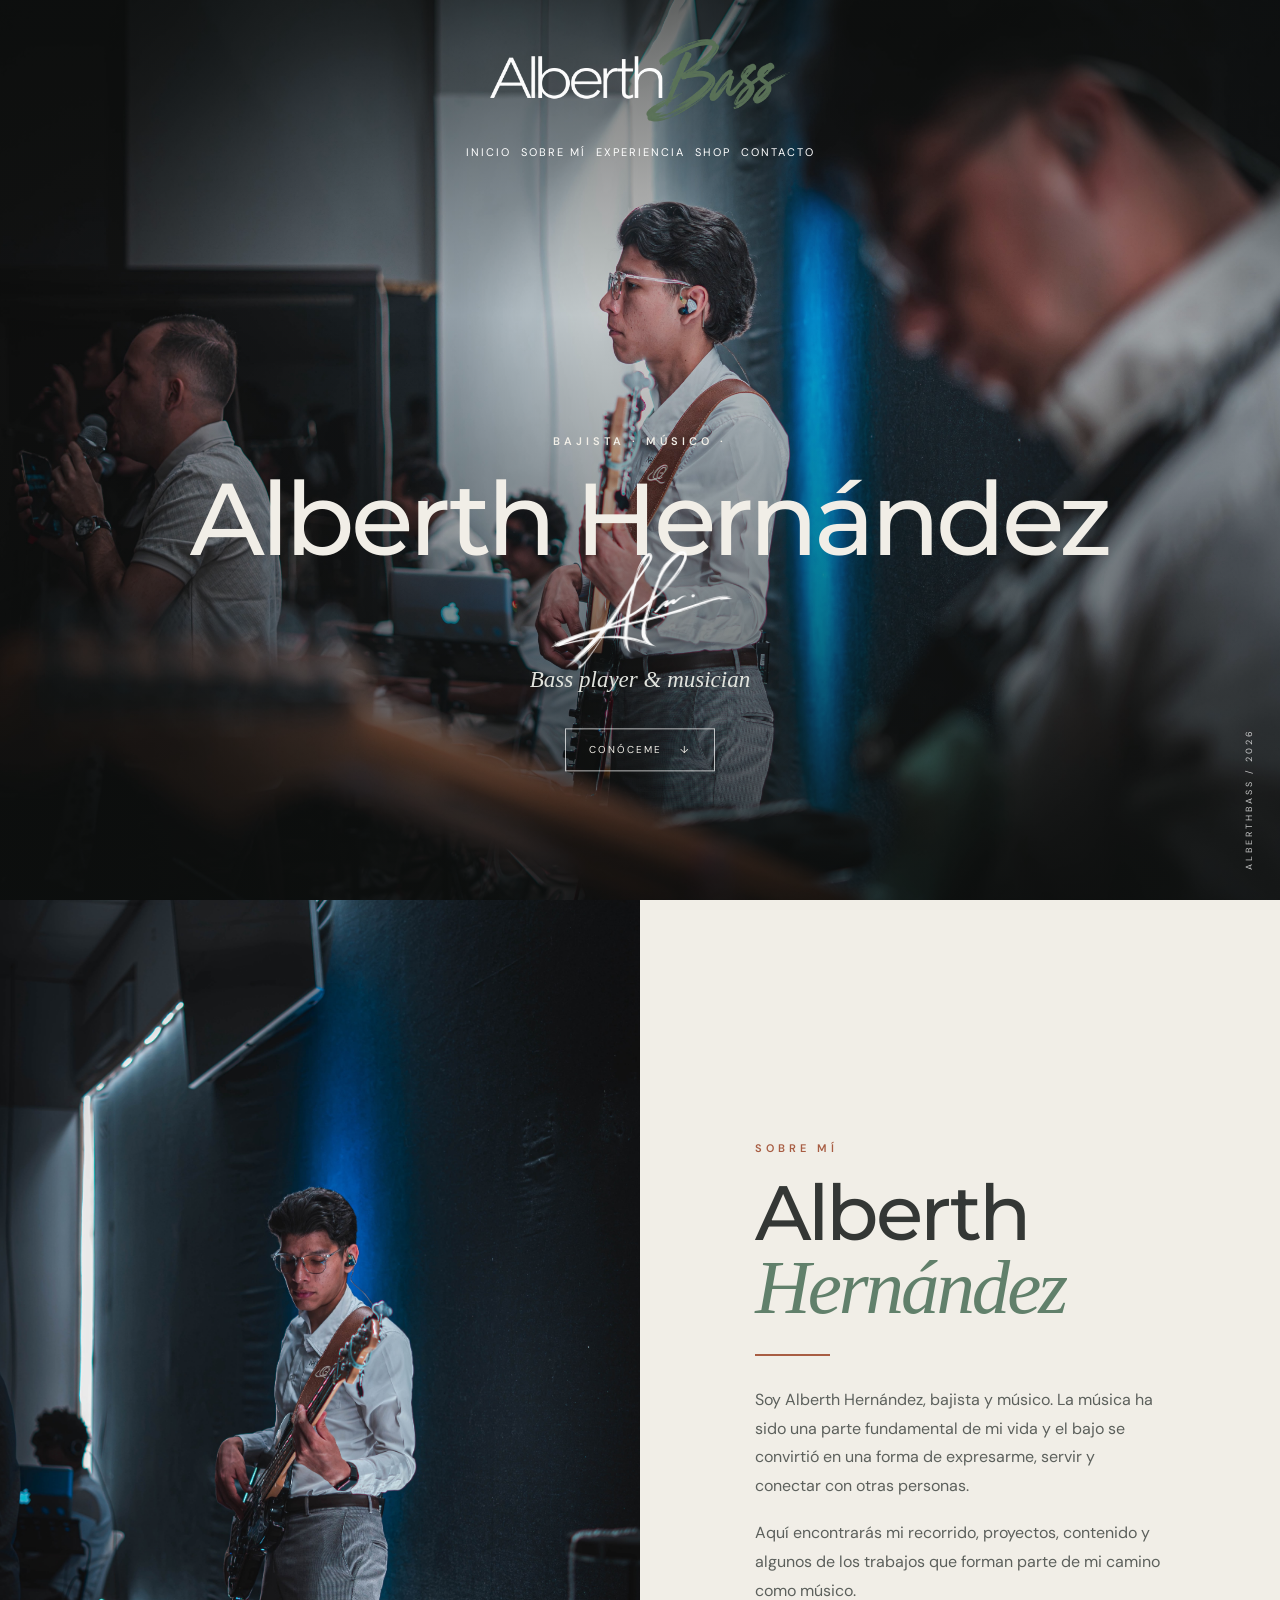
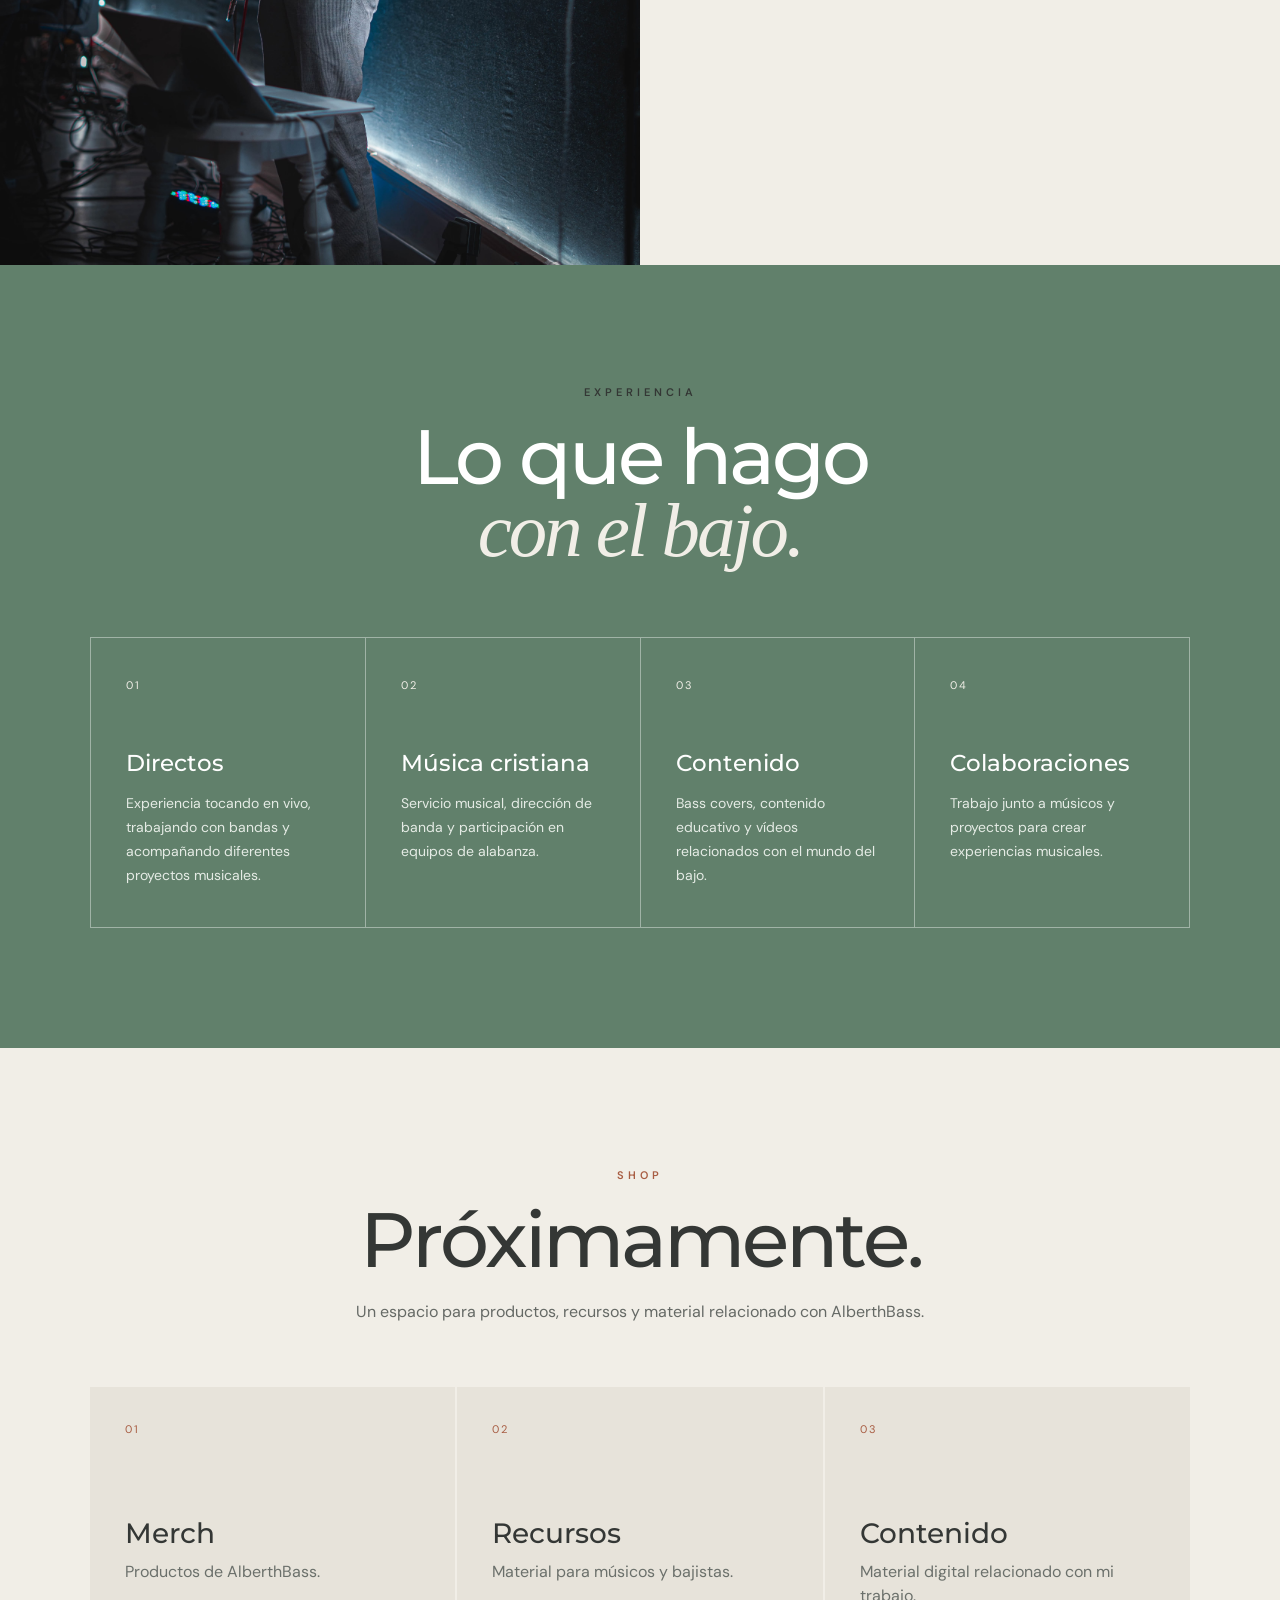
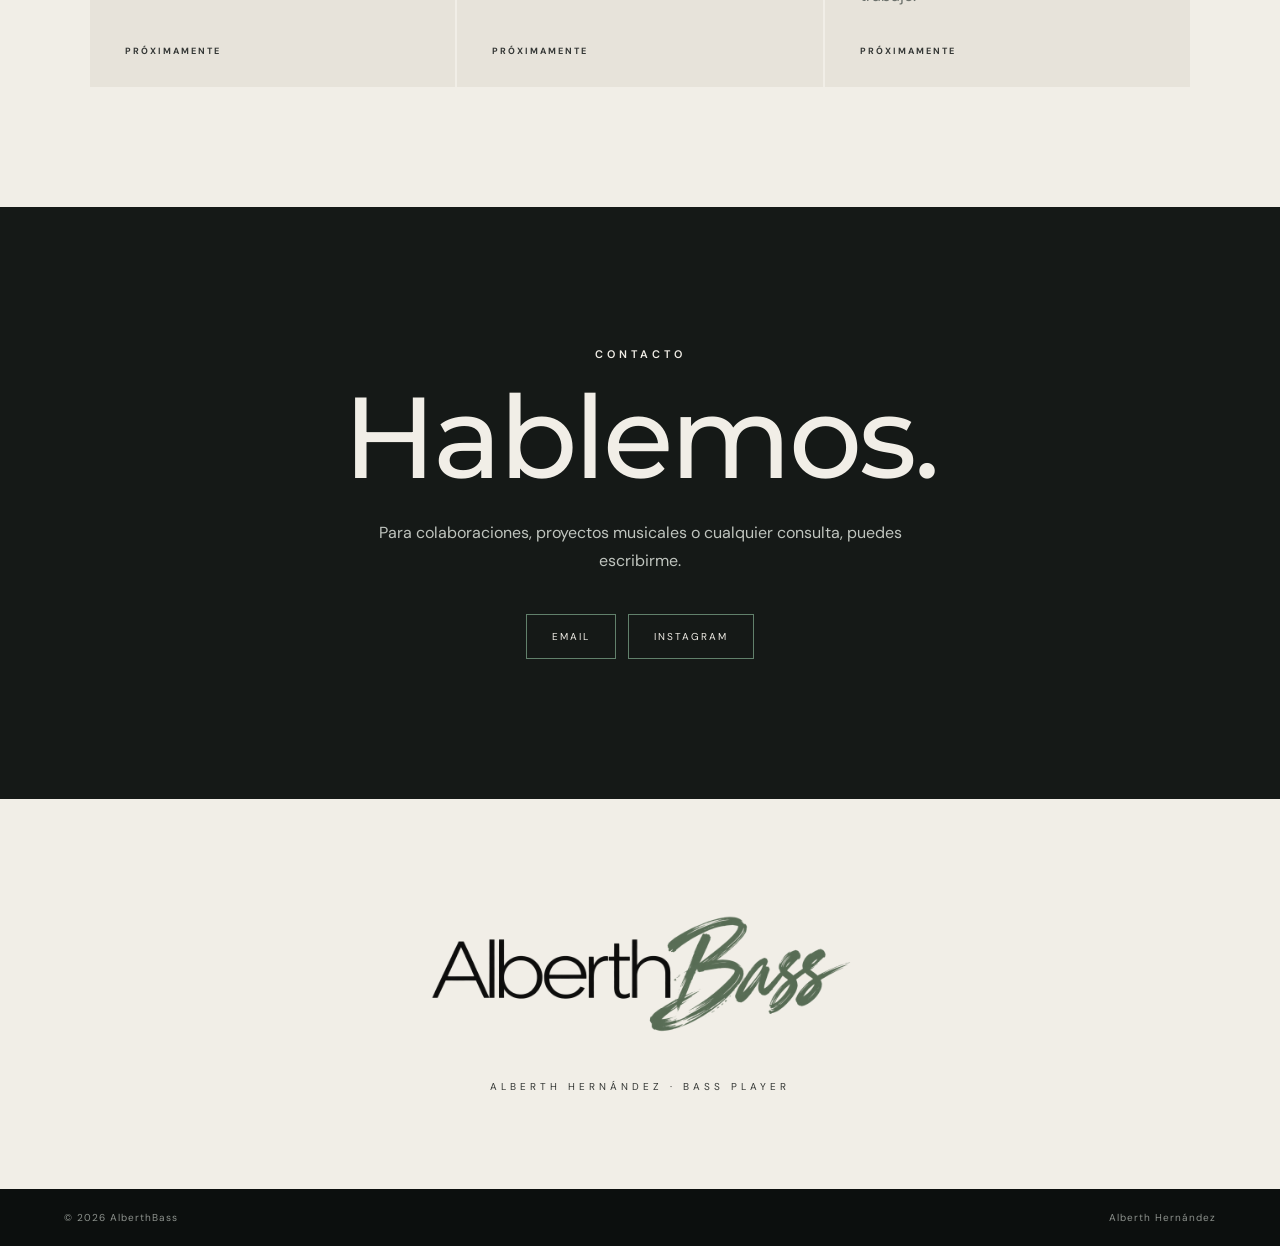
==== index.html @ 5d123cdd "Add files via upload" ====
<!DOCTYPE html>
<html lang="es">
<head>
  <meta charset="UTF-8">
  <meta name="viewport" content="width=device-width, initial-scale=1.0">
  <title>Alberth Hernández | AlberthBass</title>
  <meta name="description" content="Alberth Hernández — bajista, músico y creador.">
  <link rel="stylesheet" href="estilos.css">
</head>
<body>

  <!-- CABECERA: logo centrado -->
  <header class="site-header">
    <a href="#inicio" class="brand">
      <img src="imagenes/logo2.png" alt="AlberthBass">
    </a>

    <nav class="main-nav" aria-label="Navegación principal">
      <a href="#inicio">Inicio</a>
      <a href="#sobre-mi">Sobre mí</a>
      <a href="#experiencia">Experiencia</a>
      <a href="#shop">Shop</a>
      <a href="#contacto">Contacto</a>
    </nav>
  </header>

  <main>

    <!-- INICIO -->
    <section id="inicio" class="hero">
      <img src="imagenes/bajo1.jpg" alt="Alberth Hernández tocando el bajo" class="hero-photo">
      <div class="hero-shade"></div>

      <div class="hero-center">
        <p class="kicker">BAJISTA · MÚSICO ·</p>
        <h1>Alberth Hernández</h1>
        <div class="hero-signature-wrap">
          <img src="imagenes/logo3.PNG" alt="" class="hero-signature-logo">
        </div>
        <p class="hero-subtitle">Bass player &amp; musician</p>
        <a href="#sobre-mi" class="outline-button">CONÓCEME <span>↓</span></a>
      </div>

      <div class="hero-side">ALBERTHBASS / 2026</div>
    </section>

    <!-- SOBRE MÍ -->
    <section id="sobre-mi" class="editorial-section about">
      <div class="section-image">
        <img src="imagenes/bajo.jpg" alt="Alberth Hernández con su bajo">
      </div>

      <div class="section-copy">
        <p class="kicker dark-kicker">SOBRE MÍ</p>
        <h2>Alberth<br><em>Hernández</em></h2>
        <div class="rule"></div>

        <p>
          Soy Alberth Hernández, bajista y músico. La música ha sido una
          parte fundamental de mi vida y el bajo se convirtió en una forma
          de expresarme, servir y conectar con otras personas.
        </p>

        <p>
          Aquí encontrarás mi recorrido, proyectos, contenido y algunos
          de los trabajos que forman parte de mi camino como músico.
        </p>
      </div>
    </section>

    <!-- EXPERIENCIA -->
    <section id="experiencia" class="experience">
      <div class="experience-heading">
        <p class="kicker dark-kicker">EXPERIENCIA</p>
        <h2>Lo que hago<br><em>con el bajo.</em></h2>
      </div>

      <div class="experience-grid">
        <article>
          <span>01</span>
          <h3>Directos</h3>
          <p>Experiencia tocando en vivo, trabajando con bandas y acompañando diferentes proyectos musicales.</p>
        </article>

        <article>
          <span>02</span>
          <h3>Música cristiana</h3>
          <p>Servicio musical, dirección de banda y participación en equipos de alabanza.</p>
        </article>

        <article>
          <span>03</span>
          <h3>Contenido</h3>
          <p>Bass covers, contenido educativo y vídeos relacionados con el mundo del bajo.</p>
        </article>

        <article>
          <span>04</span>
          <h3>Colaboraciones</h3>
          <p>Trabajo junto a músicos y proyectos para crear experiencias musicales.</p>
        </article>
      </div>
    </section>

    <!-- SHOP -->
    <section id="shop" class="shop">
      <div class="shop-heading">
        <p class="kicker">SHOP</p>
        <h2>Próximamente.</h2>
        <p>
          Un espacio para productos, recursos y material relacionado con AlberthBass.
        </p>
      </div>

      <div class="shop-grid">
        <article class="shop-card">
          <div class="shop-number">01</div>
          <h3>Merch</h3>
          <p>Productos de AlberthBass.</p>
          <span>PRÓXIMAMENTE</span>
        </article>

        <article class="shop-card">
          <div class="shop-number">02</div>
          <h3>Recursos</h3>
          <p>Material para músicos y bajistas.</p>
          <span>PRÓXIMAMENTE</span>
        </article>

        <article class="shop-card">
          <div class="shop-number">03</div>
          <h3>Contenido</h3>
          <p>Material digital relacionado con mi trabajo.</p>
          <span>PRÓXIMAMENTE</span>
        </article>
      </div>
    </section>

    <!-- CONTACTO -->
    <section id="contacto" class="contact">
      <div class="contact-inner">
        <p class="kicker">CONTACTO</p>
        <h2>Hablemos.</h2>
        <p>
          Para colaboraciones, proyectos musicales o cualquier consulta,
          puedes escribirme.
        </p>

        <div class="contact-links">
          <a href="mailto:tuemail@ejemplo.com">EMAIL</a>
          <a href="https://www.instagram.com/alberthbass/" target="_blank" rel="noopener">INSTAGRAM</a>
        </div>
      </div>
    </section>

    <!-- LOGO FINAL -->
    <section class="closing">
      <img src="imagenes/logo.png"AlberthBass" class="closing-logo">
      <p>ALBERTH HERNÁNDEZ · BASS PLAYER</p>
    </section>

  </main>

  <footer>
    <span>© 2026 AlberthBass</span>
    <span>Alberth Hernández</span>
  </footer>

</body>
</html>
---- estilos.css ----
@import url('https://fonts.googleapis.com/css2?family=DM+Sans:wght@400;500;600;700&family=Montserrat:wght@400;500;600;700&display=swap');

:root{
  --sage:#61806B;
  --gray:#343735;
  --terracotta:#A85D43;
  --black:#0C0F0E;
  --dark:#151917;
  --cream:#F1EEE7;
  --white:#fff;
}

*{box-sizing:border-box;margin:0;padding:0}

html{scroll-behavior:smooth}

body{
  background:var(--black);
  color:var(--cream);
  font-family:"DM Sans",Arial,sans-serif;
}

a{text-decoration:none;color:inherit}

.site-header{
  position:absolute;
  z-index:20;
  top:0;
  left:0;
  width:100%;
  padding:22px 5vw 14px;
  display:flex;
  flex-direction:column;
  align-items:center;
  gap:7px;
}

.brand{
  display:block;
  width:min(310px,48vw);
}

.brand img{
  display:block;
  width:100%;
  height:auto;
}

.main-nav{
  display:flex;
  justify-content:center;
  gap:10px;
  flex-wrap:wrap;
}

.main-nav a{
  color:var(--white);
  text-transform:uppercase;
  font-size:11px;
  letter-spacing:2px;
  transition:.25s ease;
}

.main-nav a:hover{color:var(--sage)}

/* HERO */

.hero{
  position:relative;
  min-height:100vh;
  display:flex;
  align-items:center;
  justify-content:center;
  overflow:hidden;
  text-align:center;
}

.hero-photo{
  position:absolute;
  inset:0;
  width:100%;
  height:100%;
  object-fit:cover;
  object-position:center;
}

.hero-shade{
  position:absolute;
  inset:0;
  background:
    linear-gradient(180deg,
      rgba(12,15,14,.60) 0%,
      rgba(12,15,14,.18) 35%,
      rgba(12,15,14,.72) 100%);
}

.hero-center{
  position:absolute;
  left:50%;
  top:67%;
  transform:translate(-50%, -50%);
  z-index:2;
  width:min(900px,90vw);
  margin:0;
}

.kicker{
  font-size:11px;
  font-weight:600;
  letter-spacing:4px;
  text-transform:uppercase;
  margin-bottom:22px;
}

.hero h1{
  font-family:"Montserrat",sans-serif;
  font-weight:500;
  font-size:clamp(48px,8vw,105px);
  letter-spacing:-4px;
  line-height:.95;
  white-space:nowrap;
}

.hero-signature-wrap{
  position:relative;
  width:min(340px,52vw);
  height:72px;
  margin:10px auto 0;
  display:flex;
  align-items:center;
  justify-content:center;
  overflow:visible;
  z-index:3;
}

.hero-signature-logo{
  width:100%;
  height:auto;
  max-height:125px;
  object-fit:contain;
  object-position:center;
  display:block;
  transform:translateY(-4px);
}

.hero-subtitle{
  margin-top:18px;
  font-family:Georgia,serif;
  font-style:italic;
  font-size:23px;
  color:#e1e3dd;
}

.outline-button{
  display:inline-flex;
  gap:18px;
  align-items:center;
  margin-top:35px;
  border:1px solid rgba(255,255,255,.7);
  padding:14px 23px;
  font-size:10px;
  letter-spacing:2px;
  transition:.3s ease;
}

.outline-button:hover{
  background:var(--sage);
  border-color:var(--sage);
}

.hero-side{
  position:absolute;
  right:25px;
  bottom:30px;
  z-index:3;
  writing-mode:vertical-rl;
  transform:rotate(180deg);
  font-size:9px;
  letter-spacing:3px;
  color:rgba(255,255,255,.75);
}

/* EDITORIAL ABOUT */

.editorial-section{
  display:grid;
  grid-template-columns:1fr 1fr;
  min-height:780px;
}

.section-image{
  min-height:780px;
  overflow:hidden;
}

.section-image img{
  width:100%;
  height:100%;
  object-fit:cover;
  transition:transform .7s ease;
}

.section-image:hover img{transform:scale(1.025)}

.section-copy{
  background:var(--cream);
  color:var(--gray);
  padding:9vw;
  display:flex;
  flex-direction:column;
  justify-content:center;
}

.dark-kicker{color:var(--terracotta)}

.section-copy h2,
.experience-heading h2,
.shop-heading h2,
.contact h2{
  font-family:"Montserrat",sans-serif;
  font-size:clamp(45px,6vw,82px);
  font-weight:500;
  line-height:.94;
  letter-spacing:-3px;
}

.section-copy h2 em,
.experience-heading h2 em{
  color:var(--sage);
  font-family:Georgia,serif;
  font-weight:400;
}

.rule{
  width:75px;
  height:2px;
  background:var(--terracotta);
  margin:30px 0;
}

.section-copy p:not(.kicker){
  max-width:560px;
  font-size:16px;
  line-height:1.8;
  color:#5c605c;
  margin-bottom:18px;
}

/* EXPERIENCE */

.experience{
  background:var(--sage);
  color:var(--white);
  padding:120px 7vw;
}

.experience-heading{
  text-align:center;
  max-width:850px;
  margin:0 auto 70px;
}

.experience-heading .dark-kicker{color:var(--gray)}

.experience-heading h2 em{color:var(--cream)}

.experience-grid{
  max-width:1200px;
  margin:auto;
  display:grid;
  grid-template-columns:repeat(4,1fr);
  border-top:1px solid rgba(255,255,255,.4);
  border-left:1px solid rgba(255,255,255,.4);
}

.experience-grid article{
  min-height:290px;
  padding:35px;
  border-right:1px solid rgba(255,255,255,.4);
  border-bottom:1px solid rgba(255,255,255,.4);
  transition:.3s ease;
}

.experience-grid article:hover{
  background:var(--gray);
}

.experience-grid span{
  font-size:11px;
  letter-spacing:2px;
  color:var(--cream);
}

.experience-grid h3{
  margin:55px 0 15px;
  font-family:"Montserrat",sans-serif;
  font-size:23px;
  font-weight:500;
}

.experience-grid p{
  color:#e5ebe5;
  font-size:14px;
  line-height:1.7;
}

/* SHOP */

.shop{
  background:var(--cream);
  color:var(--gray);
  padding:120px 7vw;
}

.shop-heading{
  text-align:center;
  max-width:760px;
  margin:0 auto 65px;
}

.shop-heading .kicker{color:var(--terracotta)}

.shop-heading > p:last-child{
  color:#656965;
  margin-top:25px;
  font-size:16px;
}

.shop-grid{
  max-width:1100px;
  margin:auto;
  display:grid;
  grid-template-columns:repeat(3,1fr);
  gap:2px;
}

.shop-card{
  background:#e7e3da;
  min-height:300px;
  padding:35px;
  position:relative;
  transition:.3s ease;
}

.shop-card:hover{
  background:var(--gray);
  color:var(--white);
  transform:translateY(-5px);
}

.shop-number{
  color:var(--terracotta);
  font-size:11px;
  letter-spacing:2px;
}

.shop-card h3{
  font-family:"Montserrat",sans-serif;
  font-size:28px;
  font-weight:500;
  margin-top:80px;
}

.shop-card p{
  color:#6b706b;
  margin-top:10px;
  line-height:1.5;
}

.shop-card:hover p{color:#d7dad6}

.shop-card > span{
  position:absolute;
  bottom:30px;
  left:35px;
  font-size:9px;
  letter-spacing:2px;
  font-weight:700;
}

/* CONTACT */

.contact{
  background:var(--dark);
  text-align:center;
  padding:140px 7vw;
}

.contact h2{
  font-size:clamp(55px,9vw,115px);
  color:var(--cream);
}

.contact-inner > p:not(.kicker){
  max-width:580px;
  margin:28px auto 0;
  color:#bfc4be;
  line-height:1.7;
  font-size:16px;
}

.contact-links{
  display:flex;
  justify-content:center;
  gap:12px;
  margin-top:40px;
}

.contact-links a{
  border:1px solid var(--sage);
  padding:15px 25px;
  font-size:10px;
  letter-spacing:2px;
  transition:.3s ease;
}

.contact-links a:hover{
  background:var(--sage);
}

/* LOGO FINAL */

.closing{
  min-height:390px;
  background:var(--cream);
  color:var(--gray);
  display:flex;
  flex-direction:column;
  align-items:center;
  justify-content:center;
  padding:70px 20px;
}

.closing-logo{
  width:min(430px,75vw);
  height:auto;
}

.closing p{
  margin-top:25px;
  color:var(--gray);
  font-size:10px;
  letter-spacing:4px;
}

/* FOOTER */

footer{
  background:var(--black);
  display:flex;
  justify-content:space-between;
  padding:22px 5vw;
  color:#8d928d;
  font-size:10px;
  letter-spacing:1px;
}

/* RESPONSIVE */

@media(max-width:900px){
  .brand{width:min(260px,58vw)}
  .main-nav{gap:17px}

  .editorial-section{
    grid-template-columns:1fr;
  }

  .section-image,
  .editorial-section{min-height:unset}

  .section-image{height:560px}

  .section-copy{padding:80px 8vw}

  .experience-grid{
    grid-template-columns:1fr 1fr;
  }

  .shop-grid{
    grid-template-columns:1fr;
    max-width:600px;
  }
}

@media(max-width:600px){
  .hero-signature-wrap{
    width:min(280px,70vw);
    height:60px;
    margin:-5px auto 0;
  }

  .hero-signature-logo{
    max-height:100px;
  }

  .site-header{padding-top:18px}

  .brand{width:230px}

  .main-nav{
    gap:13px;
  }

  .main-nav a{
    font-size:9px;
    letter-spacing:1.3px;
  }

  .hero-center{
    top:69%;
    width:92vw;
  }

  .hero h1{
    font-size:47px;
    letter-spacing:-2px;
    white-space:normal;
  }

  .hero-subtitle{font-size:18px}

  .hero-side{display:none}

  .section-image{height:460px}

  .experience{
    padding:90px 6vw;
  }

  .experience-grid{
    grid-template-columns:1fr;
  }

  .experience-grid article{min-height:230px}

  .experience-grid h3{margin-top:35px}

  .shop{padding:90px 6vw}

  .contact{padding:100px 6vw}

  .contact-links{
    flex-direction:column;
    max-width:260px;
    margin-left:auto;
    margin-right:auto;
  }

  .closing{min-height:300px}

  .closing-logo{width:290px}

  footer{
    flex-direction:column;
    gap:10px;
    text-align:center;
  }
}
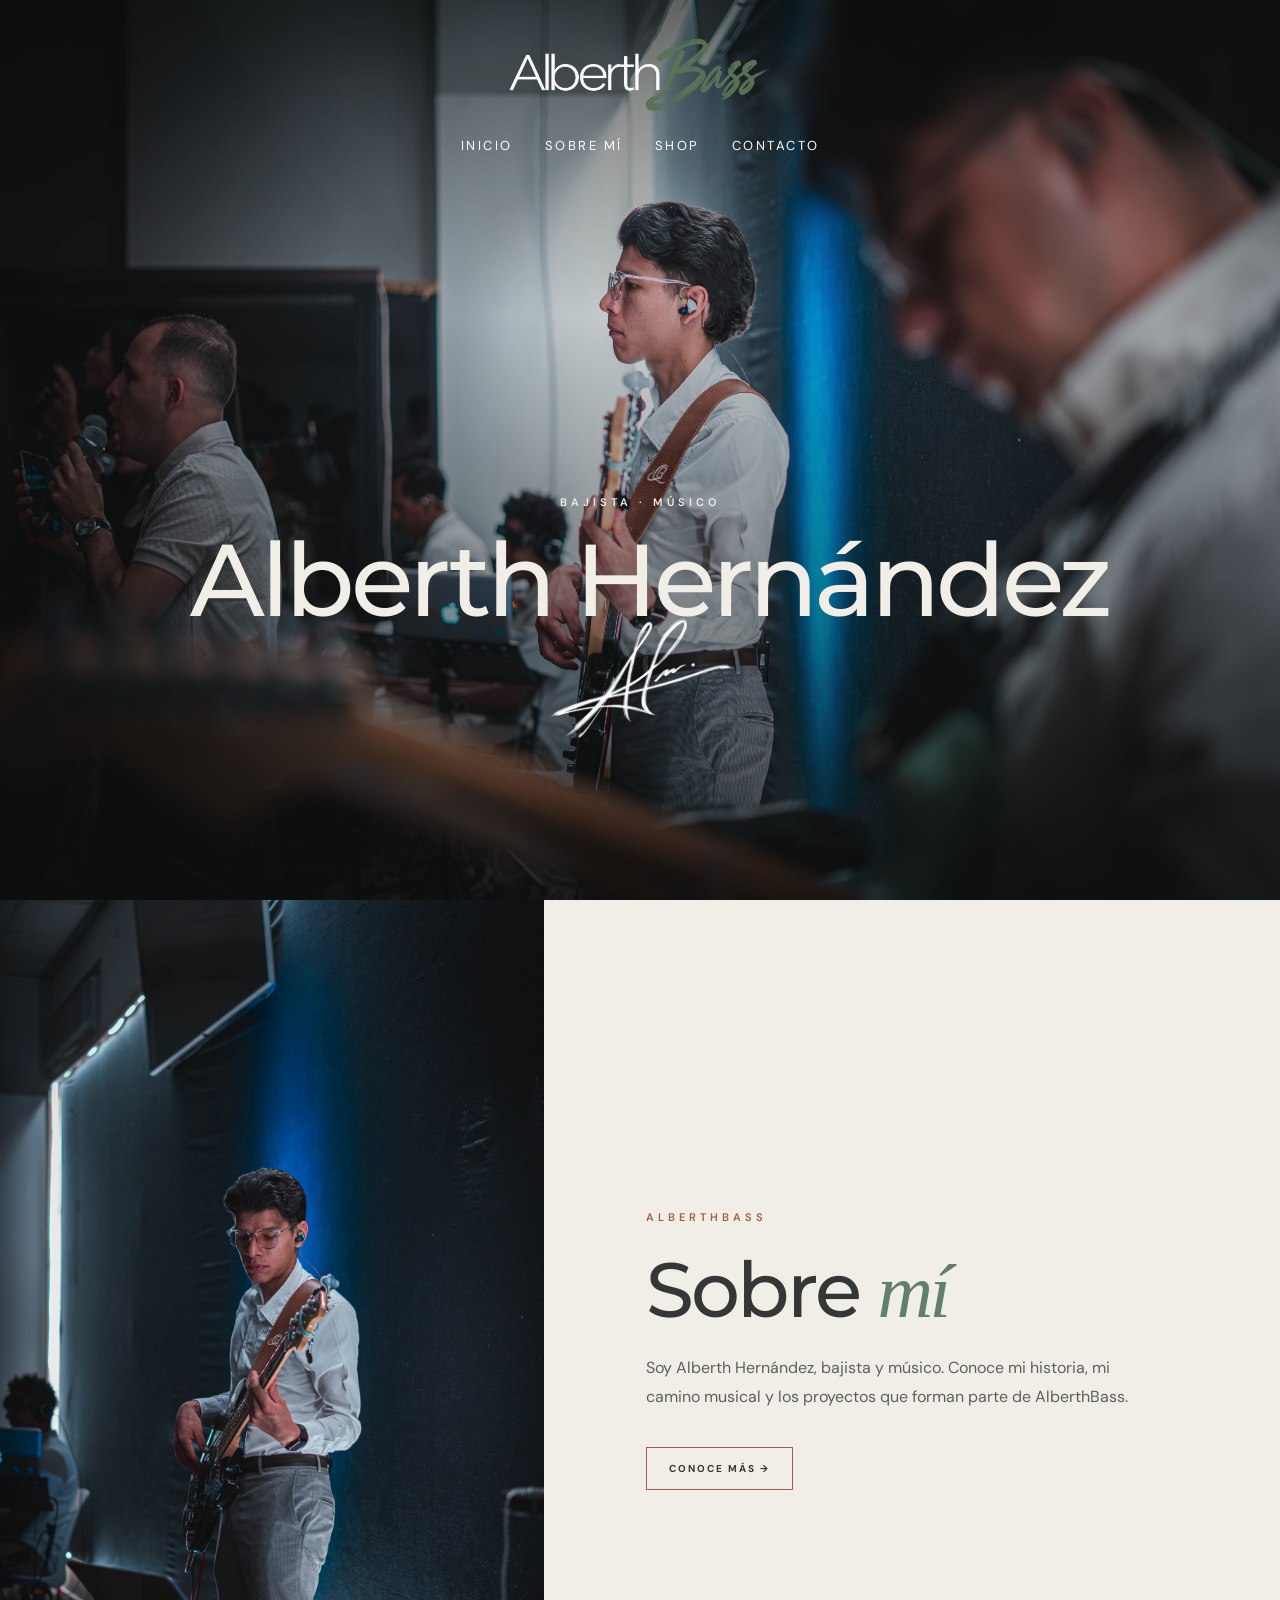
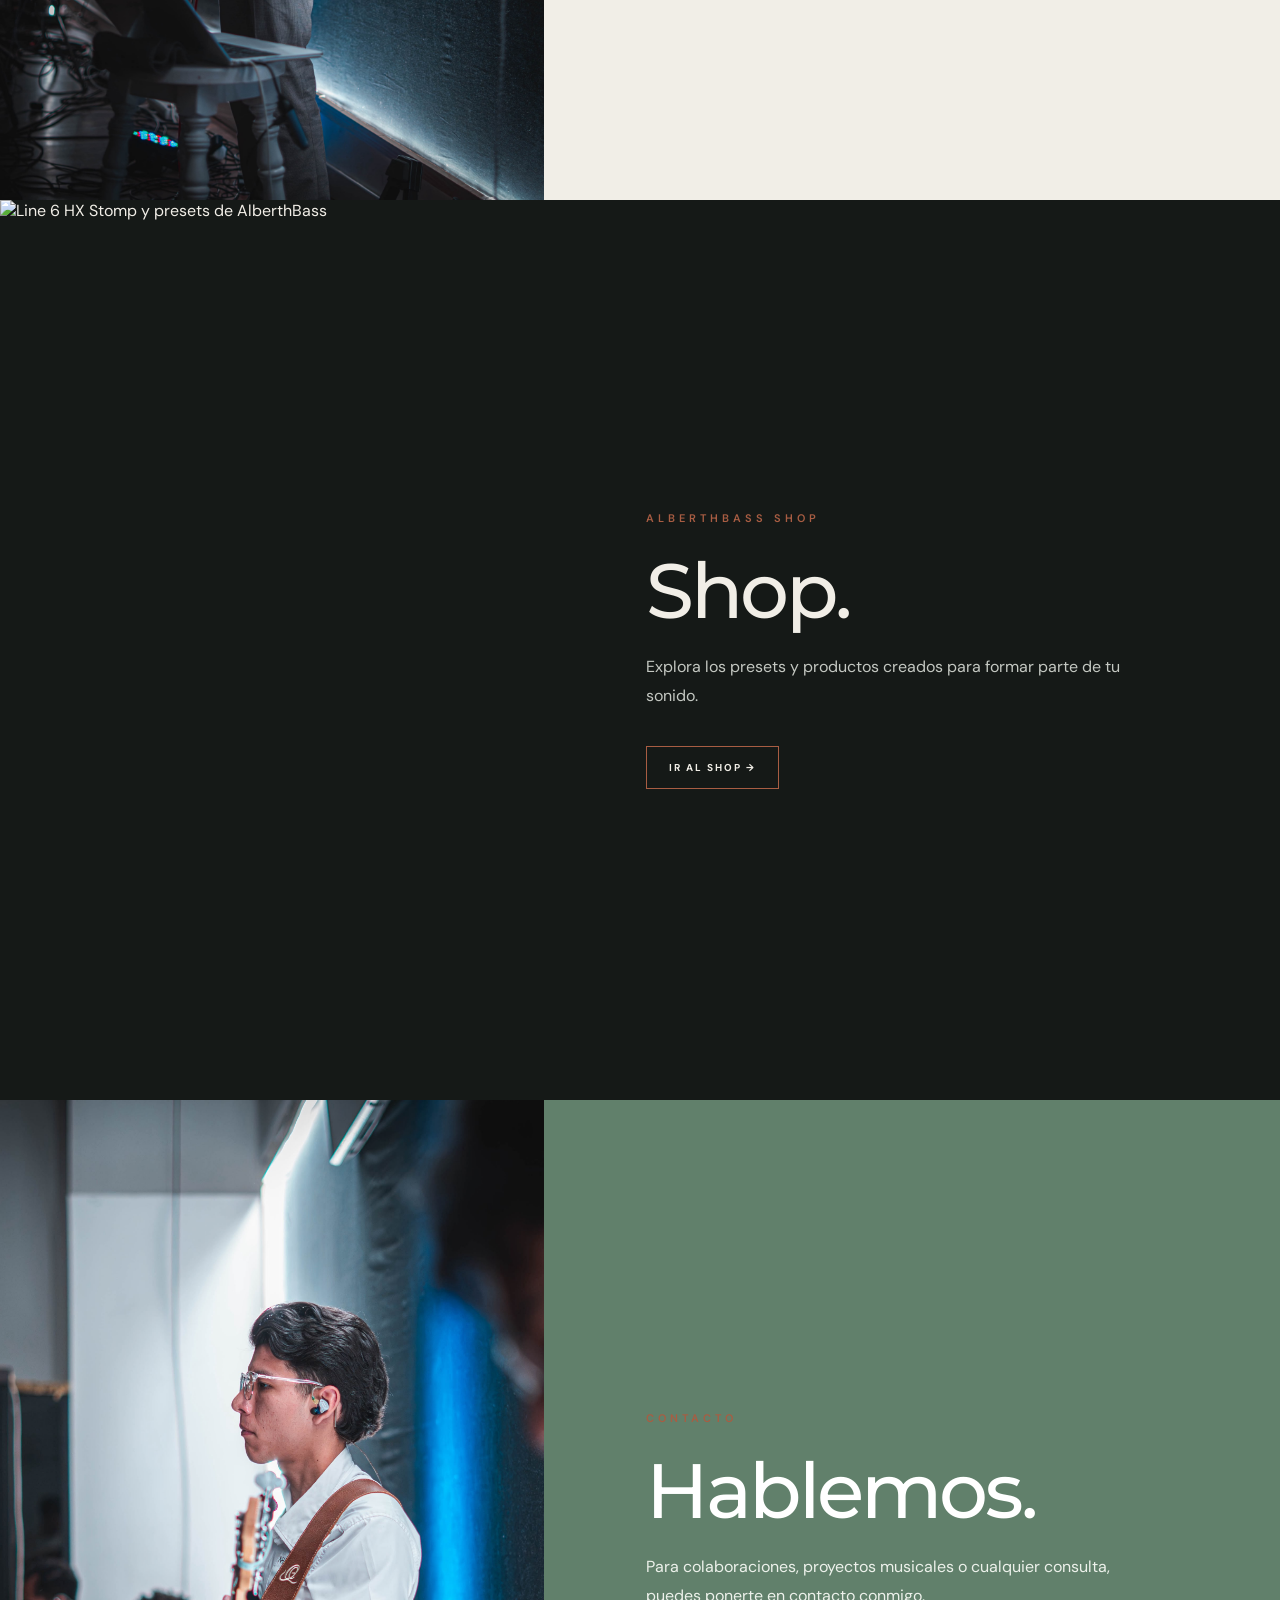
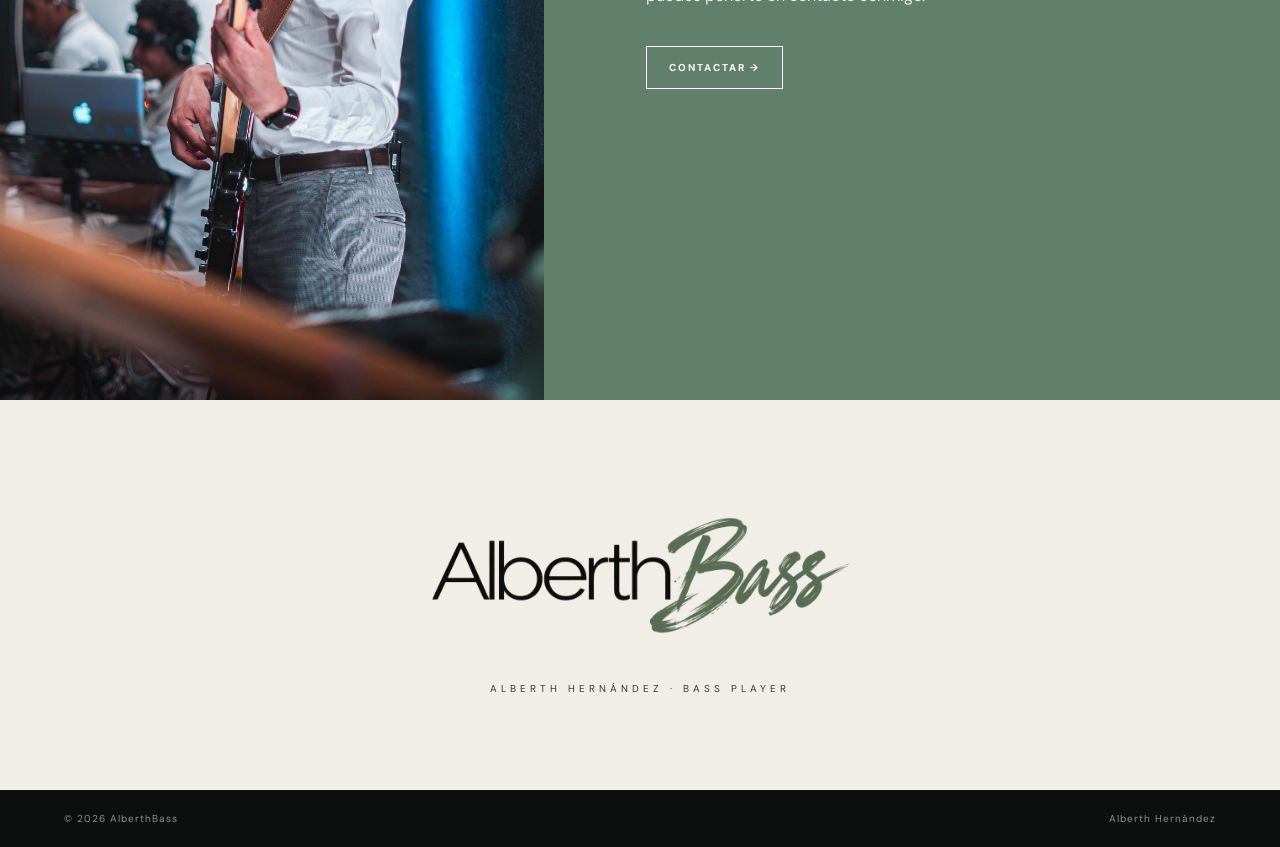
==== commit b0322629: "Add files via upload" ====
--- a/index.html
+++ b/index.html
@@ -16,11 +16,10 @@
     </a>
 
     <nav class="main-nav" aria-label="Navegación principal">
-      <a href="#inicio">Inicio</a>
-      <a href="#sobre-mi">Sobre mí</a>
-      <a href="#experiencia">Experiencia</a>
-      <a href="#shop">Shop</a>
-      <a href="#contacto">Contacto</a>
+      <a href="index.html">Inicio</a>
+      <a href="sobre-mi.html">Sobre mí</a>
+      <a href="shop.html">Shop</a>
+      <a href="contacto.html">Contacto</a>
     </nav>
   </header>
 
@@ -32,130 +31,66 @@
       <div class="hero-shade"></div>
 
       <div class="hero-center">
-        <p class="kicker">BAJISTA · MÚSICO ·</p>
+        <p class="kicker">BAJISTA · MÚSICO </p>
         <h1>Alberth Hernández</h1>
-        <div class="hero-signature-wrap">
+        <div class="hero-signature-wrap">  
           <img src="imagenes/logo3.PNG" alt="" class="hero-signature-logo">
         </div>
-        <p class="hero-subtitle">Bass player &amp; musician</p>
-        <a href="#sobre-mi" class="outline-button">CONÓCEME <span>↓</span></a>
-      </div>
-
-      <div class="hero-side">ALBERTHBASS / 2026</div>
+     
+      
     </section>
 
     <!-- SOBRE MÍ -->
-    <section id="sobre-mi" class="editorial-section about">
-      <div class="section-image">
+    <section id="sobre-mi" class="brand-section about-preview">
+      <div class="brand-section-image">
         <img src="imagenes/bajo.jpg" alt="Alberth Hernández con su bajo">
       </div>
-
-      <div class="section-copy">
-        <p class="kicker dark-kicker">SOBRE MÍ</p>
-        <h2>Alberth<br><em>Hernández</em></h2>
-        <div class="rule"></div>
-
+      <div class="brand-section-copy">
+        <p class="kicker dark-kicker">ALBERTHBASS</p>
+        <h2>Sobre <em>mí</em></h2>
         <p>
-          Soy Alberth Hernández, bajista y músico. La música ha sido una
-          parte fundamental de mi vida y el bajo se convirtió en una forma
-          de expresarme, servir y conectar con otras personas.
+          Soy Alberth Hernández, bajista y músico. Conoce mi historia,
+          mi camino musical y los proyectos que forman parte de AlberthBass.
         </p>
-
-        <p>
-          Aquí encontrarás mi recorrido, proyectos, contenido y algunos
-          de los trabajos que forman parte de mi camino como músico.
-        </p>
+        <a href="sobre-mi.html" class="section-button">CONOCE MÁS →</a>
       </div>
     </section>
 
-    <!-- EXPERIENCIA -->
-    <section id="experiencia" class="experience">
-      <div class="experience-heading">
-        <p class="kicker dark-kicker">EXPERIENCIA</p>
-        <h2>Lo que hago<br><em>con el bajo.</em></h2>
+    
+    <!-- SHOP PREVIEW -->
+    <section id="shop-preview" class="brand-section shop-preview">
+      <div class="brand-section-image">
+        <img src="imagenes/hx.jpg" alt="Line 6 HX Stomp y presets de AlberthBass">
       </div>
-
-      <div class="experience-grid">
-        <article>
-          <span>01</span>
-          <h3>Directos</h3>
-          <p>Experiencia tocando en vivo, trabajando con bandas y acompañando diferentes proyectos musicales.</p>
-        </article>
-
-        <article>
-          <span>02</span>
-          <h3>Música cristiana</h3>
-          <p>Servicio musical, dirección de banda y participación en equipos de alabanza.</p>
-        </article>
-
-        <article>
-          <span>03</span>
-          <h3>Contenido</h3>
-          <p>Bass covers, contenido educativo y vídeos relacionados con el mundo del bajo.</p>
-        </article>
-
-        <article>
-          <span>04</span>
-          <h3>Colaboraciones</h3>
-          <p>Trabajo junto a músicos y proyectos para crear experiencias musicales.</p>
-        </article>
+      <div class="brand-section-copy">
+        <p class="kicker dark-kicker">ALBERTHBASS SHOP</p>
+        <h2>Shop.</h2>
+        <p>
+          Explora los presets y productos creados para formar parte de tu sonido.
+        </p>
+        <a href="shop.html" class="section-button">IR AL SHOP →</a>
       </div>
     </section>
 
-    <!-- SHOP -->
-    <section id="shop" class="shop">
-      <div class="shop-heading">
-        <p class="kicker">SHOP</p>
-        <h2>Próximamente.</h2>
+    <!-- CONTACTO PREVIEW -->
+    <section id="contacto" class="brand-section contact-preview">
+      <div class="brand-section-image">
+        <img src="imagenes/bajo1.jpg" alt="AlberthBass">
+      </div>
+      <div class="brand-section-copy">
+        <p class="kicker dark-kicker">CONTACTO</p>
+        <h2>Hablemos.</h2>
         <p>
-          Un espacio para productos, recursos y material relacionado con AlberthBass.
+          Para colaboraciones, proyectos musicales o cualquier consulta,
+          puedes ponerte en contacto conmigo.
         </p>
-      </div>
-
-      <div class="shop-grid">
-        <article class="shop-card">
-          <div class="shop-number">01</div>
-          <h3>Merch</h3>
-          <p>Productos de AlberthBass.</p>
-          <span>PRÓXIMAMENTE</span>
-        </article>
-
-        <article class="shop-card">
-          <div class="shop-number">02</div>
-          <h3>Recursos</h3>
-          <p>Material para músicos y bajistas.</p>
-          <span>PRÓXIMAMENTE</span>
-        </article>
-
-        <article class="shop-card">
-          <div class="shop-number">03</div>
-          <h3>Contenido</h3>
-          <p>Material digital relacionado con mi trabajo.</p>
-          <span>PRÓXIMAMENTE</span>
-        </article>
+        <a href="contacto.html" class="section-button">CONTACTAR →</a>
       </div>
     </section>
 
-    <!-- CONTACTO -->
-    <section id="contacto" class="contact">
-      <div class="contact-inner">
-        <p class="kicker">CONTACTO</p>
-        <h2>Hablemos.</h2>
-        <p>
-          Para colaboraciones, proyectos musicales o cualquier consulta,
-          puedes escribirme.
-        </p>
-
-        <div class="contact-links">
-          <a href="mailto:tuemail@ejemplo.com">EMAIL</a>
-          <a href="https://www.instagram.com/alberthbass/" target="_blank" rel="noopener">INSTAGRAM</a>
-        </div>
-      </div>
-    </section>
-
-    <!-- LOGO FINAL -->
+<!-- LOGO FINAL -->
     <section class="closing">
-      <img src="imagenes/logo.png"AlberthBass" class="closing-logo">
+      <img src="imagenes/logo.png" alt="AlberthBass" class="closing-logo">
       <p>ALBERTH HERNÁNDEZ · BASS PLAYER</p>
     </section>
 
@@ -165,6 +100,6 @@
     <span>© 2026 AlberthBass</span>
     <span>Alberth Hernández</span>
   </footer>
-
+<script src="script.js"></script>
 </body>
 </html>
--- a/estilos.css
+++ b/estilos.css
@@ -327,25 +327,82 @@
 }
 
 .shop-grid{
-  max-width:1100px;
+  width:100%;
+  max-width:1200px;
   margin:auto;
   display:grid;
-  grid-template-columns:repeat(3,1fr);
-  gap:2px;
+  grid-template-columns:1fr;
 }
 
 .shop-card{
   background:#e7e3da;
-  min-height:300px;
-  padding:35px;
+  min-height:360px;
+  padding:42px;
   position:relative;
-  transition:.3s ease;
+  isolation:isolate;
+  overflow:hidden;
+  display:flex;
+  align-items:center;
+  color:var(--gray);
+  text-decoration:none;
+  transition:transform .35s ease;
+}
+
+/* Fotografía de fondo */
+.shop-card-presets::before{
+  content:"";
+  position:absolute;
+  inset:0;
+  z-index:-1;
+  background-image:url("./imagenes/hx.jpg");
+  background-size:cover;
+  background-position:center 55%;
+  background-repeat:no-repeat;
+  opacity:0;
+  filter:blur(16px);
+  transform:scale(1.04);
+  transition:opacity .8s ease, filter .8s ease, transform .8s ease;
+  pointer-events:none;
+}
+
+/* Velo claro para mantener legible el texto */
+.shop-card-presets::after{
+  content:"";
+  position:absolute;
+  inset:0;
+  z-index:0;
+  background:linear-gradient(
+    90deg,
+    rgba(241,238,231,.96) 0%,
+    rgba(241,238,231,.82) 42%,
+    rgba(241,238,231,.25) 100%
+  );
+  opacity:0;
+  transition:opacity .8s ease;
+  pointer-events:none;
+}
+
+.shop-card-presets:hover::before,
+.shop-card-presets:focus-visible::before{
+  opacity:1;
+  filter:blur(0);
+  transform:scale(1);
+}
+
+.shop-card-presets:hover::after,
+.shop-card-presets:focus-visible::after{
+  opacity:1;
 }
 
 .shop-card:hover{
-  background:var(--gray);
-  color:var(--white);
-  transform:translateY(-5px);
+  color:var(--gray);
+  transform:translateY(-3px);
+}
+
+.shop-card-content{
+  position:relative;
+  z-index:1;
+  width:100%;
 }
 
 .shop-number{
@@ -367,12 +424,16 @@
   line-height:1.5;
 }
 
-.shop-card:hover p{color:#d7dad6}
-
-.shop-card > span{
-  position:absolute;
-  bottom:30px;
-  left:35px;
+.shop-card:hover p{color:#6b706b}
+
+.shop-card:focus-visible{
+  outline:2px solid var(--terracotta);
+  outline-offset:4px;
+}
+
+.shop-card-content > span{
+  display:inline-block;
+  margin-top:35px;
   font-size:9px;
   letter-spacing:2px;
   font-weight:700;
@@ -478,8 +539,10 @@
 
   .shop-grid{
     grid-template-columns:1fr;
-    max-width:600px;
-  }
+    max-width:100%;
+  }
+
+  .shop-card{min-height:320px}
 }
 
 @media(max-width:600px){
@@ -537,6 +600,12 @@
 
   .shop{padding:90px 6vw}
 
+  .shop-card{min-height:300px;padding:28px}
+
+  .shop-card h3{margin-top:65px}
+
+  .shop-card-content > span{margin-top:28px}
+
   .contact{padding:100px 6vw}
 
   .contact-links{
@@ -556,3 +625,1100 @@
     text-align:center;
   }
 }
+
+
+/* CONTACT */
+
+.contact{
+  background:var(--dark);
+  text-align:center;
+  padding:140px 7vw;
+}
+
+.contact h2{
+  font-size:clamp(55px,9vw,115px);
+  color:var(--cream);
+}
+
+.contact-inner > p:not(.kicker){
+  max-width:580px;
+  margin:28px auto 0;
+  color:#bfc4be;
+  line-height:1.7;
+  font-size:16px;
+}
+
+.contact-links{
+  display:flex;
+  justify-content:center;
+  gap:12px;
+  margin-top:40px;
+}
+
+.contact-links a{
+  border:1px solid var(--sage);
+  padding:15px 25px;
+  font-size:10px;
+  letter-spacing:2px;
+  transition:.3s ease;
+}
+
+.contact-links a:hover{
+  background:var(--sage);
+}
+
+/* LOGO FINAL */
+
+.closing{
+  min-height:390px;
+  background:var(--cream);
+  color:var(--gray);
+  display:flex;
+  flex-direction:column;
+  align-items:center;
+  justify-content:center;
+  padding:70px 20px;
+}
+
+.closing-logo{
+  width:min(430px,75vw);
+  height:auto;
+}
+
+.closing p{
+  margin-top:25px;
+  color:var(--gray);
+  font-size:10px;
+  letter-spacing:4px;
+}
+
+/* FOOTER */
+
+footer{
+  background:var(--black);
+  display:flex;
+  justify-content:space-between;
+  padding:22px 5vw;
+  color:#8d928d;
+  font-size:10px;
+  letter-spacing:1px;
+}
+
+/* RESPONSIVE */
+
+@media(max-width:900px){
+  .brand{width:min(260px,58vw)}
+  .main-nav{gap:17px}
+
+  .editorial-section{
+    grid-template-columns:1fr;
+  }
+
+  .section-image,
+  .editorial-section{min-height:unset}
+
+  .section-image{height:560px}
+
+  .section-copy{padding:80px 8vw}
+
+  .experience-grid{
+    grid-template-columns:1fr 1fr;
+  }
+
+  .shop-grid{
+    grid-template-columns:1fr;
+    max-width:100%;
+  }
+
+  .shop-card{min-height:320px}
+}
+
+@media(max-width:600px){
+  .hero-signature-wrap{
+    width:min(280px,70vw);
+    height:60px;
+    margin:-5px auto 0;
+  }
+
+  .hero-signature-logo{
+    max-height:100px;
+  }
+
+  .site-header{padding-top:18px}
+
+  .brand{width:230px}
+
+  .main-nav{
+    gap:13px;
+  }
+
+  .main-nav a{
+    font-size:9px;
+    letter-spacing:1.3px;
+  }
+
+  .hero-center{
+    top:69%;
+    width:92vw;
+  }
+
+  .hero h1{
+    font-size:47px;
+    letter-spacing:-2px;
+    white-space:normal;
+  }
+
+  .hero-subtitle{font-size:18px}
+
+  .hero-side{display:none}
+
+  .section-image{height:460px}
+
+  .experience{
+    padding:90px 6vw;
+  }
+
+  .experience-grid{
+    grid-template-columns:1fr;
+  }
+
+  .experience-grid article{min-height:230px}
+
+  .experience-grid h3{margin-top:35px}
+
+  .shop{padding:90px 6vw}
+
+  .shop-card{min-height:300px;padding:28px}
+
+  .shop-card h3{margin-top:65px}
+
+  .shop-card-content > span{margin-top:28px}
+
+  .contact{padding:100px 6vw}
+
+  .contact-links{
+    flex-direction:column;
+    max-width:260px;
+    margin-left:auto;
+    margin-right:auto;
+  }
+
+  .closing{min-height:300px}
+
+  .closing-logo{width:290px}
+
+  footer{
+    flex-direction:column;
+    gap:10px;
+    text-align:center;
+  }
+}
+
+/* =====================================
+   TARJETA PRESETS: BOTÓN COMPLETO
+   Texto centrado; imagen al pasar el mouse
+===================================== */
+.shop-card-presets {
+  position: relative;
+  display: flex;
+  align-items: center;
+  justify-content: center;
+  width: 100%;
+  min-height: 390px;
+  padding: 40px;
+  overflow: hidden;
+  isolation: isolate;
+  background: #efede6;
+  color: #363735;
+  text-decoration: none;
+  cursor: pointer;
+}
+
+.shop-card-presets::before {
+  content: "";
+  position: absolute;
+  inset: 0;
+  z-index: -1;
+  background-image: url("./imagenes/hx.jpg");
+  background-size: cover;
+  background-position: center;
+  opacity: 0;
+  filter: blur(14px);
+  transform: scale(1.06);
+  transition: opacity .65s ease, filter .75s ease, transform .75s ease;
+}
+
+.shop-card-presets::after {
+  content: "";
+  position: absolute;
+  inset: 0;
+  z-index: -1;
+  background: linear-gradient(90deg, rgba(0,0,0,.12), rgba(0,0,0,.03));
+  opacity: 0;
+  transition: opacity .5s ease;
+}
+
+.shop-card-presets .shop-card-content {
+  position: relative;
+  z-index: 1;
+  display: flex;
+  flex-direction: column;
+  align-items: center;
+  justify-content: center;
+  width: 100%;
+  text-align: center;
+  transition: opacity .35s ease, transform .45s ease;
+}
+
+.shop-card-presets .shop-number {
+  display: block;
+  margin-bottom: 12px;
+  color: #b65b3e;
+  font-size: 15px;
+  letter-spacing: 3px;
+}
+
+.shop-card-presets h3 {
+  margin: 0 0 12px;
+  font-size: clamp(48px, 6vw, 82px);
+  font-weight: 600;
+  letter-spacing: -3px;
+}
+
+.shop-card-presets p {
+  margin: 0;
+  color: #666762;
+  font-size: 20px;
+}
+
+.shop-card-presets .shop-link {
+  display: inline-block;
+  margin-top: 30px;
+  font-size: 12px;
+  font-weight: 700;
+  letter-spacing: 2px;
+}
+
+.shop-card-presets:hover::before,
+.shop-card-presets:focus-visible::before {
+  opacity: 1;
+  filter: blur(0);
+  transform: scale(1);
+}
+
+.shop-card-presets:hover::after,
+.shop-card-presets:focus-visible::after {
+  opacity: 1;
+}
+
+.shop-card-presets:hover .shop-card-content,
+.shop-card-presets:focus-visible .shop-card-content {
+  opacity: 0;
+  transform: scale(.96);
+}
+
+.shop-card-presets:focus-visible {
+  outline: 2px solid #b65b3e;
+  outline-offset: 4px;
+}
+
+@media (max-width: 600px) {
+  .shop-card-presets {
+    min-height: 300px;
+    padding: 25px;
+  }
+  .shop-card-presets h3 {
+    font-size: 52px;
+    letter-spacing: -2px;
+  }
+  .shop-card-presets p { font-size: 16px; }
+}
+
+@media (prefers-reduced-motion: reduce) {
+  .shop-card-presets,
+  .shop-card-presets::before,
+  .shop-card-presets::after,
+  .shop-card-presets .shop-card-content {
+    transition: none;
+  }
+}
+
+
+/* ==========================================
+   SHOP PRESETS — TARJETA COMPLETA INTERACTIVA
+========================================== */
+
+.shop-grid {
+  width: 100%;
+  max-width: none;
+  margin: 0 auto;
+  display: grid;
+  grid-template-columns: minmax(0, 1fr);
+}
+
+.shop-card.shop-card-presets {
+  position: relative;
+  display: flex;
+  align-items: center;
+  justify-content: center;
+  width: 100%;
+  min-height: clamp(390px, 38vw, 540px);
+  padding: 40px;
+  overflow: hidden;
+  isolation: isolate;
+  background: var(--cream);
+  color: var(--gray);
+  text-decoration: none;
+  cursor: pointer;
+  transform: none;
+}
+
+.shop-card.shop-card-presets::before {
+  content: "";
+  position: absolute;
+  inset: 0;
+  z-index: 0;
+  background-image: url("./imagenes/hx.jpg");
+  background-size: cover;
+  background-position: center 55%;
+  background-repeat: no-repeat;
+  opacity: 0;
+  filter: blur(16px);
+  transform: scale(1.06);
+  transition: opacity .75s ease, filter .85s ease, transform .9s ease;
+  pointer-events: none;
+}
+
+.shop-card.shop-card-presets::after {
+  content: "";
+  position: absolute;
+  inset: 0;
+  z-index: 1;
+  background: rgba(12, 15, 14, .16);
+  opacity: 0;
+  transition: opacity .65s ease;
+  pointer-events: none;
+}
+
+.shop-card.shop-card-presets .shop-card-content {
+  position: relative;
+  z-index: 2;
+  display: flex;
+  flex-direction: column;
+  align-items: center;
+  justify-content: center;
+  width: 100%;
+  text-align: center;
+  opacity: 1;
+  filter: blur(0);
+  transform: translateY(0);
+  transition: opacity .55s ease, filter .55s ease, transform .55s ease;
+}
+
+.shop-card.shop-card-presets .shop-number {
+  display: block;
+  margin: 0 0 14px;
+  color: var(--terracotta);
+  font-size: 15px;
+  letter-spacing: 4px;
+}
+
+.shop-card.shop-card-presets h3 {
+  margin: 0 0 18px;
+  font-family: "Montserrat", sans-serif;
+  font-size: clamp(58px, 7vw, 96px);
+  line-height: 1;
+  font-weight: 600;
+  letter-spacing: -4px;
+}
+
+.shop-card.shop-card-presets p {
+  margin: 0;
+  color: #656965;
+  font-size: clamp(17px, 1.8vw, 23px);
+  line-height: 1.5;
+}
+
+.shop-card.shop-card-presets .shop-link {
+  display: inline-block;
+  margin: 34px 0 0;
+  color: var(--gray);
+  font-size: 13px;
+  font-weight: 700;
+  letter-spacing: 2.5px;
+}
+
+.shop-card.shop-card-presets:hover::before,
+.shop-card.shop-card-presets:focus-visible::before,
+.shop-card.shop-card-presets.imagen-activa::before {
+  opacity: 1;
+  filter: blur(0);
+  transform: scale(1);
+}
+
+.shop-card.shop-card-presets:hover::after,
+.shop-card.shop-card-presets:focus-visible::after,
+.shop-card.shop-card-presets.imagen-activa::after {
+  opacity: 1;
+}
+
+.shop-card.shop-card-presets:hover .shop-card-content,
+.shop-card.shop-card-presets:focus-visible .shop-card-content,
+.shop-card.shop-card-presets.imagen-activa .shop-card-content {
+  opacity: 0;
+  filter: blur(9px);
+  transform: translateY(10px);
+}
+
+.shop-card.shop-card-presets:hover,
+.shop-card.shop-card-presets:focus-visible {
+  color: var(--gray);
+  transform: none;
+}
+
+.shop-card.shop-card-presets:focus-visible {
+  outline: 2px solid var(--terracotta);
+  outline-offset: 4px;
+}
+
+@media (max-width: 600px) {
+  .shop-card.shop-card-presets {
+    min-height: 320px;
+    padding: 24px;
+  }
+
+  .shop-card.shop-card-presets h3 {
+    font-size: clamp(48px, 12vw, 64px);
+    letter-spacing: -2.5px;
+  }
+
+  .shop-card.shop-card-presets p {
+    font-size: 16px;
+  }
+
+  .shop-card.shop-card-presets .shop-link {
+    margin-top: 26px;
+    font-size: 11px;
+  }
+}
+
+@media (prefers-reduced-motion: reduce) {
+  .shop-card.shop-card-presets::before,
+  .shop-card.shop-card-presets::after,
+  .shop-card.shop-card-presets .shop-card-content {
+    transition: none;
+  }
+}
+
+.shop-home-link {
+  display: inline-block;
+  color: var(--terracotta);
+  text-decoration: none;
+  cursor: pointer;
+  transition: color 0.3s ease, transform 0.3s ease;
+}
+
+.shop-home-link:hover {
+  color: var(--sage);
+  transform: translateY(-3px);
+}
+
+
+/* ==========================================================
+   AJUSTE DE NAVEGACIÓN DEL INICIO
+   Se mantienen colores, fuentes, hero y demás interfaz.
+   ========================================================== */
+
+.site-header{
+  position:absolute;
+  z-index:20;
+  top:0;
+  left:0;
+  width:auto;
+  padding:30px 0 0 5vw;
+  display:flex;
+  flex-direction:column;
+  align-items:flex-start;
+  gap:20px;
+}
+
+.site-header .brand{
+  width:min(260px, 28vw);
+}
+
+.site-header .main-nav{
+  display:flex;
+  flex-direction:column;
+  align-items:flex-start;
+  justify-content:flex-start;
+  gap:13px;
+  flex-wrap:nowrap;
+}
+
+.site-header .main-nav a{
+  font-size:15px;
+  letter-spacing:2.5px;
+  padding:2px 0;
+  transition:color .25s ease, transform .25s ease;
+}
+
+.site-header .main-nav a:hover{
+  color:var(--sage);
+  transform:translateX(3px);
+}
+
+/* En el inicio ya no existe una sección Shop */
+.shop{
+  display:none;
+}
+
+/* Móvil */
+@media(max-width:900px){
+  .site-header{
+    padding:24px 0 0 5vw;
+    gap:16px;
+  }
+
+  .site-header .brand{
+    width:220px;
+  }
+
+  .site-header .main-nav{
+    gap:10px;
+  }
+
+  .site-header .main-nav a{
+    font-size:13px;
+    letter-spacing:2px;
+  }
+}
+
+@media(max-width:600px){
+  .site-header{
+    padding:18px 0 0 5vw;
+    gap:12px;
+  }
+
+  .site-header .brand{
+    width:185px;
+  }
+
+  .site-header .main-nav{
+    gap:7px;
+  }
+
+  .site-header .main-nav a{
+    font-size:10px;
+    letter-spacing:1.6px;
+  }
+}
+
+
+/* ==========================================================
+   AJUSTE FINAL — LOGO CENTRADO + MENÚ ARRIBA A LA IZQUIERDA
+   ========================================================== */
+
+.site-header{
+  top:0;
+  left:0;
+  width:100%;
+  padding:24px 0 0 5vw;
+  display:block;
+}
+
+.site-header .brand{
+  position:absolute;
+  top:24px;
+  left:50%;
+  transform:translateX(-50%);
+  width:min(270px,28vw);
+}
+
+.site-header .main-nav{
+  position:absolute;
+  top:24px;
+  left:5vw;
+  display:flex;
+  flex-direction:column;
+  align-items:flex-start;
+  gap:11px;
+}
+
+.site-header .main-nav a{
+  font-size:15px;
+  letter-spacing:2.5px;
+  padding:1px 0;
+}
+
+/* Tablet */
+@media(max-width:900px){
+  .site-header{
+    padding:20px 0 0 5vw;
+  }
+
+  .site-header .brand{
+    top:20px;
+    width:230px;
+  }
+
+  .site-header .main-nav{
+    top:20px;
+    left:5vw;
+    gap:9px;
+  }
+
+  .site-header .main-nav a{
+    font-size:13px;
+    letter-spacing:2px;
+  }
+}
+
+/* Móvil */
+@media(max-width:600px){
+  .site-header{
+    padding:16px 0 0 5vw;
+  }
+
+  .site-header .brand{
+    top:16px;
+    width:175px;
+  }
+
+  .site-header .main-nav{
+    top:16px;
+    left:5vw;
+    gap:6px;
+  }
+
+  .site-header .main-nav a{
+    font-size:10px;
+    letter-spacing:1.5px;
+  }
+}
+
+
+/* ==========================================================
+   NUEVA ESTRUCTURA ALBERTHBASS
+   Inspiración editorial: imagen + título + botón.
+   No copia la web de referencia; adapta la idea a la marca.
+   ========================================================== */
+
+/* Navegación horizontal */
+.site-header{
+  width:100%;
+  padding:24px 5vw 18px;
+  display:flex;
+  flex-direction:column;
+  align-items:center;
+  gap:16px;
+}
+
+.site-header .brand{
+  position:static;
+  transform:none;
+  width:min(270px,40vw);
+}
+
+.site-header .main-nav{
+  position:static;
+  display:flex;
+  flex-direction:row;
+  align-items:center;
+  justify-content:center;
+  gap:32px;
+  flex-wrap:wrap;
+}
+
+.site-header .main-nav a{
+  font-size:13px;
+  letter-spacing:2.5px;
+  padding:3px 0;
+}
+
+/* Bloques del index */
+.brand-section{
+  min-height:100vh;
+  display:grid;
+  grid-template-columns:1.15fr .85fr;
+  background:var(--cream);
+  color:var(--gray);
+}
+
+.brand-section:nth-of-type(even){
+  grid-template-columns:.85fr 1.15fr;
+}
+
+.brand-section-image{
+  min-height:680px;
+  overflow:hidden;
+}
+
+.brand-section-image img{
+  width:100%;
+  height:100%;
+  object-fit:cover;
+  display:block;
+  transition:transform .7s ease;
+}
+
+.brand-section:hover .brand-section-image img{
+  transform:scale(1.025);
+}
+
+.brand-section-copy{
+  padding:8vw;
+  display:flex;
+  flex-direction:column;
+  justify-content:center;
+}
+
+.brand-section-copy h2{
+  font-family:"Montserrat",sans-serif;
+  font-size:clamp(48px,6vw,82px);
+  line-height:.95;
+  font-weight:500;
+  letter-spacing:-3px;
+  margin:8px 0 25px;
+}
+
+.brand-section-copy h2 em{
+  color:var(--sage);
+  font-family:Georgia,serif;
+  font-weight:400;
+}
+
+.brand-section-copy p:not(.kicker){
+  max-width:520px;
+  color:#5c605c;
+  font-size:16px;
+  line-height:1.8;
+}
+
+.section-button{
+  display:inline-flex;
+  align-items:center;
+  width:max-content;
+  margin-top:35px;
+  border:1px solid var(--terracotta);
+  color:var(--gray);
+  padding:14px 22px;
+  font-size:10px;
+  font-weight:700;
+  letter-spacing:2px;
+  transition:.3s ease;
+}
+
+.section-button:hover{
+  background:var(--terracotta);
+  color:var(--white);
+}
+
+/* Alternancia visual tipo portafolio */
+.shop-preview{
+  background:var(--dark);
+  color:var(--cream);
+  grid-template-columns:.85fr 1.15fr;
+}
+
+.shop-preview .brand-section-copy p:not(.kicker){
+  color:#c4c8c2;
+}
+
+.shop-preview .brand-section-copy h2{
+  color:var(--cream);
+}
+
+.shop-preview .section-button{
+  color:var(--cream);
+}
+
+.contact-preview{
+  background:var(--sage);
+  color:var(--white);
+}
+
+.contact-preview .brand-section-copy h2{
+  color:var(--white);
+}
+
+.contact-preview .brand-section-copy p:not(.kicker){
+  color:#edf1eb;
+}
+
+.contact-preview .section-button{
+  color:var(--white);
+  border-color:var(--white);
+}
+
+/* Enlaces del menú: navegación a páginas independientes */
+.site-header .main-nav a:hover{
+  color:var(--sage);
+}
+
+/* Responsive */
+@media(max-width:900px){
+  .site-header{
+    padding:20px 5vw 16px;
+  }
+
+  .site-header .brand{
+    width:230px;
+  }
+
+  .site-header .main-nav{
+    gap:20px;
+  }
+
+  .brand-section,
+  .brand-section:nth-of-type(even){
+    grid-template-columns:1fr;
+  }
+
+  .brand-section-image{
+    min-height:480px;
+  }
+
+  .brand-section-copy{
+    padding:75px 8vw;
+  }
+}
+
+@media(max-width:600px){
+  .site-header{
+    padding:16px 5vw 14px;
+    gap:12px;
+  }
+
+  .site-header .brand{
+    width:185px;
+  }
+
+  .site-header .main-nav{
+    gap:12px;
+  }
+
+  .site-header .main-nav a{
+    font-size:10px;
+    letter-spacing:1.5px;
+  }
+
+  .brand-section-image{
+    min-height:380px;
+  }
+
+  .brand-section-copy{
+    padding:65px 7vw;
+  }
+
+  .brand-section-copy h2{
+    font-size:52px;
+  }
+}
+
+
+/* ==========================================================
+   PÁGINAS INTERNAS
+   ========================================================== */
+
+.standalone-page{
+  padding-top:150px;
+}
+
+.standalone-hero{
+  min-height:calc(100vh - 150px);
+  display:grid;
+  grid-template-columns:1fr 1fr;
+  background:var(--cream);
+  color:var(--gray);
+}
+
+.standalone-image{
+  min-height:650px;
+  overflow:hidden;
+}
+
+.standalone-image img{
+  width:100%;
+  height:100%;
+  object-fit:cover;
+}
+
+.standalone-copy{
+  padding:8vw;
+  display:flex;
+  flex-direction:column;
+  justify-content:center;
+}
+
+.standalone-copy h1,
+.standalone-contact h1{
+  font-family:"Montserrat",sans-serif;
+  font-size:clamp(55px,7vw,100px);
+  line-height:.94;
+  font-weight:500;
+  letter-spacing:-4px;
+}
+
+.standalone-copy h1 em{
+  color:var(--sage);
+  font-family:Georgia,serif;
+  font-weight:400;
+}
+
+.standalone-copy p:not(.kicker){
+  max-width:580px;
+  color:#5c605c;
+  line-height:1.8;
+  margin-bottom:18px;
+}
+
+.standalone-contact{
+  min-height:calc(100vh - 150px);
+  background:var(--dark);
+  color:var(--cream);
+  display:flex;
+  flex-direction:column;
+  align-items:center;
+  justify-content:center;
+  text-align:center;
+  padding:80px 7vw;
+}
+
+.standalone-contact > p:not(.kicker){
+  max-width:600px;
+  color:#bfc4be;
+  line-height:1.8;
+  margin-top:28px;
+}
+
+.standalone-contact .contact-links{
+  display:flex;
+  gap:12px;
+  margin-top:38px;
+}
+
+.standalone-contact .contact-links a{
+  border:1px solid var(--sage);
+  padding:15px 25px;
+  font-size:10px;
+  letter-spacing:2px;
+  transition:.3s ease;
+}
+
+.standalone-contact .contact-links a:hover{
+  background:var(--sage);
+}
+
+.standalone-contact .section-button{
+  color:var(--cream);
+  margin-top:35px;
+}
+
+@media(max-width:900px){
+  .standalone-page{
+    padding-top:125px;
+  }
+
+  .standalone-hero{
+    grid-template-columns:1fr;
+  }
+
+  .standalone-image{
+    min-height:480px;
+  }
+
+  .standalone-copy{
+    padding:75px 8vw;
+  }
+
+  .standalone-contact{
+    min-height:calc(100vh - 125px);
+  }
+}
+
+@media(max-width:600px){
+  .standalone-page{
+    padding-top:110px;
+  }
+
+  .standalone-image{
+    min-height:380px;
+  }
+
+  .standalone-copy{
+    padding:60px 7vw;
+  }
+
+  .standalone-contact{
+    min-height:calc(100vh - 110px);
+  }
+
+  .standalone-contact .contact-links{
+    flex-direction:column;
+    width:220px;
+  }
+}
+
+
+/* Ajuste solicitado: logo3 un poco más abajo */
+.hero-signature-logo{
+  transform:translateY(4px);
+}
+
+/* Menú principal: un poco más arriba */
+.site-header .main-nav{
+  transform:translateY(-7px);
+}
+
+
+/* ==========================================================
+   ALTURA UNIFICADA DE LAS SECCIONES DEL INICIO
+   Sobre mí, Shop y Contacto ocupan el mismo alto.
+   ========================================================== */
+
+.brand-section.about-preview,
+.brand-section.shop-preview,
+.brand-section.contact-preview{
+  min-height:680px;
+}
+
+.brand-section.about-preview .brand-section-image,
+.brand-section.shop-preview .brand-section-image,
+.brand-section.contact-preview .brand-section-image{
+  min-height:680px;
+}
+
+@media(max-width:900px){
+  .brand-section.about-preview,
+  .brand-section.shop-preview,
+  .brand-section.contact-preview{
+    min-height:unset;
+  }
+
+  .brand-section.about-preview .brand-section-image,
+  .brand-section.shop-preview .brand-section-image,
+  .brand-section.contact-preview .brand-section-image{
+    min-height:480px;
+  }
+}
+
+@media(max-width:600px){
+  .brand-section.about-preview .brand-section-image,
+  .brand-section.shop-preview .brand-section-image,
+  .brand-section.contact-preview .brand-section-image{
+    min-height:380px;
+  }
+}
+/* ==========================================
+   ALTURA DE LAS SECCIONES DEL INICIO
+   ========================================== */
+
+.brand-section{
+  min-height:100vh !important;
+  height:100vh;
+}
+
+.brand-section-image{
+  min-height:100% !important;
+  height:100%;
+}
